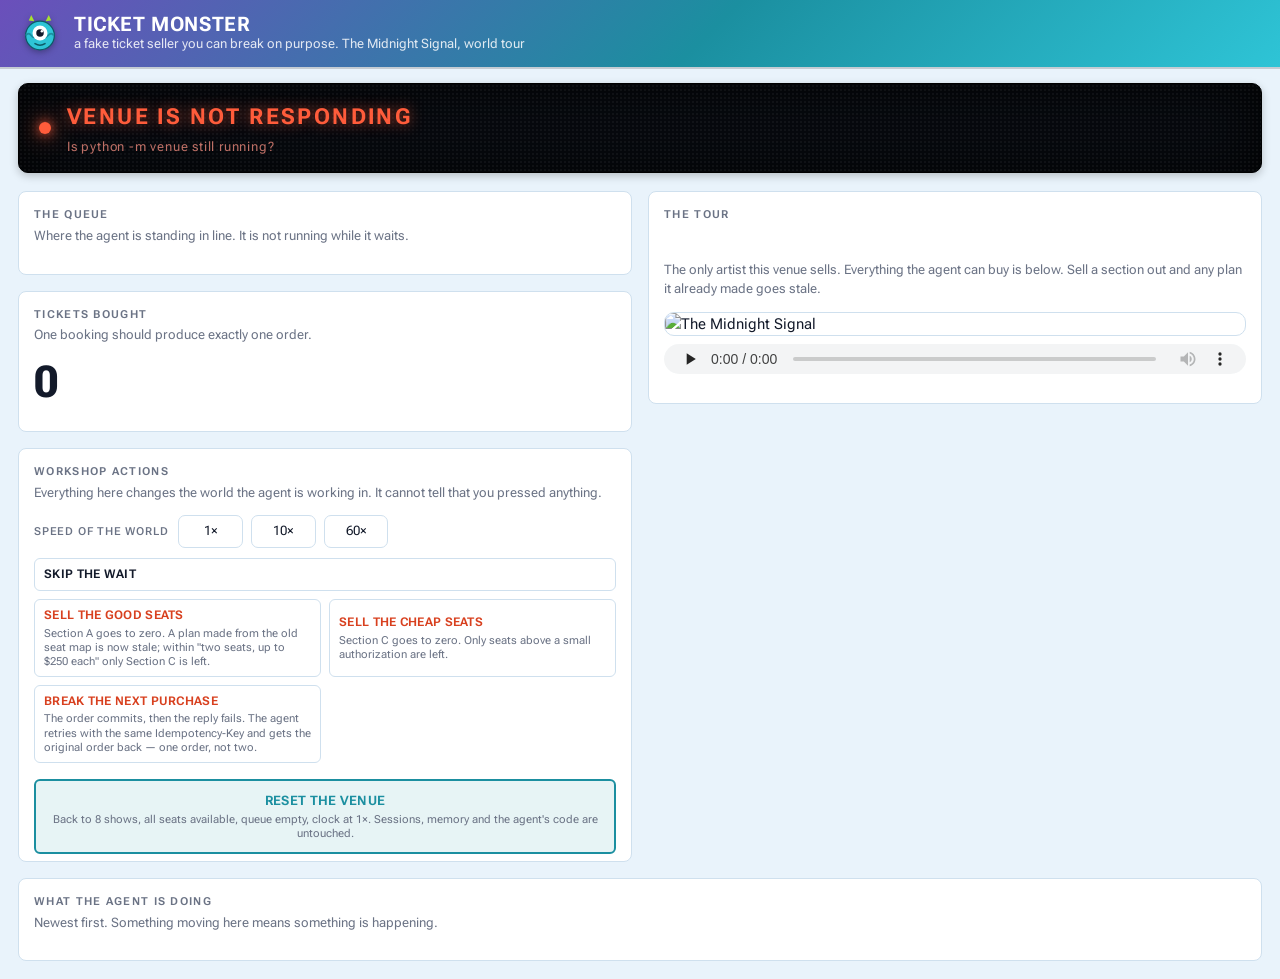
==== venue/static/panel.html @ 0bc2335f "Rewrite the lab as six chapters around one continuous task Me and Sam, two Amsterdam tickets, weeken" ====
<!doctype html>
<html lang="en">
<head>
<meta charset="utf-8">
<meta name="viewport" content="width=device-width, initial-scale=1">
<title>Ticket Monster</title>
<link rel="preconnect" href="https://fonts.googleapis.com">
<link rel="preconnect" href="https://fonts.gstatic.com" crossorigin>
<link href="https://fonts.googleapis.com/css2?family=Roboto+Flex:opsz,wght@8..144,300..800&display=swap" rel="stylesheet">
<style>
  :root {
    --bg:#e9f3fb; --card:#ffffff; --line:#cfe0ee; --text:#131a2a; --dim:#6b7385;
    --blue:#1b8fa0; --green:#5f9e12; --amber:#c2610f; --red:#d8401f;
    --fur:#2ec4d6; --grape:#6b4fbb; --slime:#a6e22e;
  }
  @media (prefers-color-scheme: dark) {
    :root {
      --bg:#151a26; --card:#1c2333; --line:#28304a; --text:#eef2f7; --dim:#94a0bb;
      --blue:#2ec4d6; --green:#a6e22e; --amber:#f2622e; --red:#ff6b52;
    }
  }
  * { box-sizing:border-box; }
  body {
    margin:0; padding:18px; background:var(--bg); color:var(--text);
    font:15px/1.5 "Google Sans Flex","Roboto Flex",-apple-system,BlinkMacSystemFont,"Segoe UI",Roboto,sans-serif;
  }

  /* ---------- header ---------- */
  header {
    display:flex; align-items:center; gap:14px; flex-wrap:wrap; margin:-18px -18px 16px;
    padding:13px 20px; color:#fff;
    background:linear-gradient(135deg,var(--grape) 0%,#1b8fa0 55%,var(--fur) 100%);
    box-shadow:0 2px 0 rgba(0,0,0,.16);
  }
  header .logo { width:40px; height:40px; flex:none; filter:drop-shadow(0 2px 3px rgba(0,0,0,.3)); }
  h1 { font-size:20px; margin:0; letter-spacing:.6px; line-height:1.1; }
  header .what { color:rgba(255,255,255,.85); font-size:12.5px; }

  /* An LED ticker. Dot-matrix on near-black, the way a board above the doors
     looks: the panel behind the lamps is always visible, the lit ones just sit
     brighter on top of it. */
  #status {
    --led:#3ff08a;
    position:relative; overflow:hidden;
    display:flex; align-items:center; gap:16px;
    background:#070a0f; border:1px solid #000; border-radius:10px;
    padding:16px 20px; margin-bottom:18px;
    box-shadow:inset 0 0 60px rgba(0,0,0,.85), 0 3px 8px rgba(0,0,0,.22);
  }
  #status::before {                      /* the unlit lamps */
    content:""; position:absolute; inset:0; pointer-events:none; opacity:.5;
    background-image:radial-gradient(circle, rgba(255,255,255,.09) 1px, transparent 1px);
    background-size:4px 4px;
  }
  #status .dot {
    width:12px; height:12px; border-radius:50%; flex:none; z-index:1;
    background:var(--led); box-shadow:0 0 12px var(--led), 0 0 26px var(--led);
  }
  #status .txt { z-index:1; }
  #status .line {
    font-family:"Google Sans Flex","Roboto Flex",system-ui,sans-serif;
    font-size:22px; font-weight:700; font-stretch:105%; letter-spacing:2.4px;
    text-transform:uppercase; color:var(--led);
    text-shadow:0 0 14px color-mix(in srgb,var(--led) 65%,transparent);
  }
  #status .sub {
    font-family:"Google Sans Flex","Roboto Flex",system-ui,sans-serif;
    font-size:13px; letter-spacing:.8px; margin-top:4px;
    color:color-mix(in srgb,var(--led) 50%,#7d8391);
  }
  #status.busy  { --led:#5ce8b0; } #status.busy  .dot { animation:pulse 1.4s infinite; }
  #status.ready { --led:#7dff5c; }
  #status.bad   { --led:#ff5c3b; } #status.bad   .dot { animation:pulse 1s infinite; }
  #status.armed { --led:#ffc03a; } #status.armed .dot { animation:pulse 1s infinite; }
  @keyframes pulse { 50% { opacity:.35; } }

  /* ---------- layout ---------- */
  .cols { display:grid; grid-template-columns:1fr 1fr; gap:16px; align-items:start; }
  @media (max-width:980px) { .cols { grid-template-columns:1fr; } }
  .stack { display:flex; flex-direction:column; gap:16px; min-width:0; }

  section { background:var(--card); border:1px solid var(--line); border-radius:8px; padding:15px; }
  h2 {
    font-size:11px; text-transform:uppercase; letter-spacing:1.3px; color:var(--dim);
    margin:0 0 3px; font-weight:700;
  }
  h2 .act { color:var(--blue); }
  .blurb { color:var(--dim); font-size:12.5px; margin:0 0 13px; }

  /* ---------- buttons ---------- */
  .btn {
    display:block; width:100%; text-align:left; cursor:pointer; font:inherit;
    background:transparent; color:var(--text);
    border:1px solid var(--line); border-radius:6px; padding:7px 9px;
    margin-bottom:0; transition:.12s;
  }
  .btn:hover { border-color:var(--blue); background:color-mix(in srgb, var(--blue) 10%, transparent); }
  .btn b { display:block; font-size:11.5px; letter-spacing:.3px; }
  .btn span { display:block; color:var(--dim); font-size:10.5px; margin-top:2px; font-weight:400; line-height:1.35; }
  .btn.danger:hover { border-color:var(--red); background:color-mix(in srgb, var(--red) 10%, transparent); }
  .btn.danger b { color:var(--red); }

  /* ---------- the control strip, under the timetable ---------- */
  /* Lives inside the left column, so the grid gives it its width and the
     stack's gap gives it its spacing. Sitting below the grid instead left a
     tall gap under "Tickets bought" whenever the tour column was longer. */
  .ctl-grid > .btn { min-width:0; }
  .ctl-grid {
    display:grid; grid-template-columns:repeat(auto-fit, minmax(190px, 1fr)); gap:8px;
    align-items:stretch;
  }
  .ctl-grid > .btn { height:100%; }
  /* the clock and SKIP THE WAIT share one row: both change how fast time moves */
  .ctl-clock { display:flex; align-items:center; gap:10px; margin-bottom:8px; flex-wrap:wrap; }
  .ctl-clock > label {
    color:var(--dim); font-size:11px; text-transform:uppercase; letter-spacing:.8px;
    font-weight:600; flex:none;
  }
  .ctl-clock .clock { flex:0 1 210px; }
  .ctl-clock .btn { flex:1 1 220px; width:auto; }

  /* RESET is not one of the experiments. It ends them, so it gets its own
     colour and the full width of the panel, under everything else. */
  .btn.reset {
    grid-column:1 / -1; margin-top:8px; text-align:center;
    border-color:var(--blue); border-width:2px;
    background:color-mix(in srgb, var(--blue) 10%, transparent);
  }
  .btn.reset b { color:var(--blue); font-size:12.5px; }
  .btn.reset:hover {
    border-color:var(--blue);
    background:color-mix(in srgb, var(--blue) 22%, transparent);
  }

  .clock { display:flex; gap:8px; }
  .clock button {
    flex:1; font:inherit; font-size:12.5px; cursor:pointer; padding:6px 0;
    background:transparent; color:var(--text); border:1px solid var(--line); border-radius:7px;
  }
  .clock button:hover { border-color:var(--blue); }
  .clock button.on { background:var(--blue); border-color:var(--blue); color:#fff; font-weight:700; }

  /* ---------- readouts ---------- */
  .huge { font-size:44px; font-weight:700; line-height:1.1; }
  .huge.bad { color:var(--red); animation:pulse 1s infinite; }
  .huge.ok  { color:var(--green); }
  .verdict { font-size:13px; margin-top:2px; }

  .bar { height:9px; background:var(--bg); border:1px solid var(--line); border-radius:5px; overflow:hidden; margin:9px 0 5px; }
  .bar > i { display:block; height:100%; background:var(--blue); transition:width .4s; }

  .poster {
    display:block; width:100%; height:auto; border-radius:10px;
    margin:0 0 8px; border:1px solid var(--line);
  }
  /* Deliberately small. It is a bit of atmosphere under the poster, not a
     feature, and it must not compete with the timetable underneath it. */
  .tune {
    display:block; width:100%; height:30px; margin:0 0 14px;
    filter:saturate(.7); opacity:.85;
  }
  .tune:hover { opacity:1; }

  table { width:100%; border-collapse:collapse; font-size:13.5px; }
  th { text-align:left; color:var(--dim); font-weight:600; font-size:11px;
       text-transform:uppercase; letter-spacing:.8px; padding-bottom:6px; }
  td { padding:4px 0; border-top:1px solid var(--line); }
  td.n, th.n { text-align:right; }
  .gone { color:var(--red); font-weight:700; }

  .feed { max-height:230px; overflow-y:auto; font-size:13px; }
  .feed div { padding:4px 0; border-bottom:1px solid var(--line); display:flex; gap:10px; }
  .feed time { color:var(--dim); flex:none; }
  .k-purchase { color:var(--green); } .k-error { color:var(--red); }
  .k-admin { color:var(--amber); }    .k-webhook { color:var(--blue); }
  .empty { color:var(--dim); font-size:13px; }
</style>
</head>
<body>

<header>
  <svg class="logo" viewBox="0 0 64 64" aria-hidden="true">
    <path d="M14 12 L18 3 L23 13 Z M50 12 L46 3 L41 13 Z" fill="#a6e22e"/>
    <circle cx="32" cy="36" r="23" fill="#2ec4d6" stroke="#0d5a66" stroke-width="2"/>
    <path d="M9 36q5-6 9 0t9 0 9 0 9 0 9 0" fill="none" stroke="#1b8fa0" stroke-width="2.5"/>
    <circle cx="32" cy="32" r="12" fill="#fff"/>
    <circle cx="32" cy="32" r="6" fill="#131a2a"/>
    <circle cx="35" cy="29" r="2" fill="#fff"/>
    <path d="M24 49q8 5 16 0" fill="none" stroke="#0d5a66" stroke-width="2.5" stroke-linecap="round"/>
  </svg>
  <div>
    <h1>TICKET MONSTER</h1>
    <div class="what">a fake ticket seller you can break on purpose. The Midnight Signal, world tour</div>
  </div>
</header>

<div id="status">
  <div class="dot"></div>
  <div class="txt">
    <div class="line" id="status-line">connecting&hellip;</div>
    <div class="sub"  id="status-sub"></div>
  </div>
</div>

<div class="cols">

  <!-- ============ LEFT: what is happening ============ -->
  <div class="stack">

    <section>
      <h2>The queue</h2>
      <p class="blurb">Where the agent is standing in line. It is not running while it waits.</p>
      <div id="queue"></div>
    </section>

    <section>
      <h2>Tickets bought</h2>
      <p class="blurb">One booking should produce exactly one order.</p>
      <div class="huge" id="orders-n">0</div>
      <div class="verdict" id="orders-verdict"></div>
      <div id="orders-list" style="margin-top:10px"></div>
    </section>

      <section class="controls">
      <h2>Workshop actions</h2>
      <p class="blurb">Everything here changes the world the agent is working in. It cannot tell that you pressed anything.</p>

      <div class="ctl-clock">
        <label>Speed of the world</label>
        <div class="clock" id="clock">
          <button data-mult="1">1&times;</button>
          <button data-mult="10">10&times;</button>
          <button data-mult="60">60&times;</button>
        </div>
        <button class="btn" onclick="hit('admin/advance-queue')">
          <b>SKIP THE WAIT</b>
        </button>
      </div>

      <div class="ctl-grid">
        <button class="btn danger" onclick="sellout()">
          <b>SELL THE GOOD SEATS</b>
          <span>Section A goes to zero. A plan made from the old seat map is now stale; within "two seats, up to $250 each" only Section C is left.</span>
        </button>
        <button class="btn danger" onclick="sellout('C')">
          <b>SELL THE CHEAP SEATS</b>
          <span>Section C goes to zero. Only seats above a small authorization are left.</span>
        </button>
        <button class="btn danger" onclick="hit('admin/hang-once')">
          <b>BREAK THE NEXT PURCHASE</b>
          <span>The order commits, then the reply fails. The agent retries with the same Idempotency-Key and gets the original order back — one order, not two.</span>
        </button>
        <button class="btn reset" onclick="hit('admin/reset')">
          <b>RESET THE VENUE</b>
          <span>Back to 8 shows, all seats available, queue empty, clock at 1&times;. Sessions, memory and the agent's code are untouched.</span>
        </button>
      </div>
      </section>

  </div>

  <!-- ============ RIGHT: what is for sale ============ -->
  <div class="stack">

    <section>
      <h2>The tour</h2>
      <div id="artist" style="font-size:21px;font-weight:700;letter-spacing:.3px;
           margin:2px 0 3px">&nbsp;</div>
      <p class="blurb">The only artist this venue sells. Everything the agent can
        buy is below. Sell a section out and any plan it already made goes stale.</p>
      <img class="poster" src="themidnightsignal.png" alt="The Midnight Signal">
      <audio class="tune" controls preload="none" src="midnight_breach.mp3">
        Your browser cannot play this.
      </audio>
      <table id="inventory"></table>
    </section>

  </div>
</div>

<section style="margin-top:16px">
  <h2>What the agent is doing</h2>
  <p class="blurb">Newest first. Something moving here means something is happening.</p>
  <div class="feed" id="feed"></div>
</section>

<script>
const $ = id => document.getElementById(id);
const QUEUE_START = 14203;
let S = {};

async function hit(path, body) {
  await fetch(path, {method:'POST', headers:{'Content-Type':'application/json'},
                     body: JSON.stringify(body || {})});
  refresh();
}
function sellout(section) {
  // Every Amsterdam show, both days. Picking one row out of the listing broke
  // the moment the listing was reordered.
  hit('admin/sellout', {city: 'Amsterdam', section: section || 'A'});
}
document.querySelectorAll('#clock button').forEach(b => {
  b.onclick = () => hit('admin/clock', {multiplier: +b.dataset.mult});
});

const n = x => x.toLocaleString();

/* ---- the one-line answer to "what is going on right now" ---- */
function setStatus(s) {
  const waiting = (s.queue || []).filter(t => !t.ready);
  const atFront = (s.queue || []).filter(t =>  t.ready);
  let cls = '', line = 'Nothing happening yet', sub = 'Go talk to the agent — adk web or the MonsterTix page';

  // "Rigged" is a flag on top of whatever is happening, never a state of its
  // own. Ranking it above the queue is how you end up telling someone to ask
  // the agent to buy while their agent is 13,000th in line and cannot.
  const rigged = s.hang_armed ? ' The next purchase is rigged to fail.' : '';

  if (s.order_count > 1) {
    cls = 'bad';
    line = `Bought ${s.order_count} times`;
    sub  = 'A retry bought a second time — it did not send the same Idempotency-Key. One order is the goal.';
  } else if (waiting.length) {
    const t = waiting[0];
    cls = s.hang_armed ? 'armed' : 'busy';
    line = `Agent is waiting in line, #${n(t.position)}`;
    sub  = `${Math.round(t.real_seconds_remaining)}s left at ${t.clock_multiplier}×. `
         + 'Safe to kill the agent. It will still be here. '
         + 'SKIP THE WAIT sends it to the front.' + rigged;
  } else if (atFront.length) {
    cls = s.hang_armed ? 'armed' : 'ready';
    line = 'Agent is at the front of the queue';
    sub  = 'It can buy now. Go and ask it to.' + rigged;
  } else if (s.hang_armed) {
    cls = 'armed';
    line = 'Next purchase is rigged to fail';
    sub  = 'It will commit, then report an error. A retry with the same key gets the original order.';
  } else if (s.order_count === 1) {
    cls = 'ready';
    line = 'One order, exactly as intended';
    sub  = (s.orders[0] ? `${s.orders[0].seats}× section ${s.orders[0].section} · ${s.orders[0].total}` : '');
  }
  $('status').className = cls;
  $('status-line').textContent = line;
  $('status-sub').textContent  = sub;
}

function renderQueue(q) {
  if (!q.length) return '<div class="empty">Nobody is in line. Ask the agent to buy tickets.</div>';
  return q.map(t => {
    const pct = 100 * (1 - t.position / QUEUE_START);
    return `<div style="margin-bottom:12px">
      <div style="display:flex;justify-content:space-between;align-items:baseline">
        <span style="font-size:22px;font-weight:700">
          ${t.ready ? '<span style="color:var(--green)">AT THE FRONT</span>' : '#' + n(t.position)}
        </span>
        <span style="color:var(--dim);font-size:12.5px">${t.ticket}</span>
      </div>
      <div class="bar"><i style="width:${pct.toFixed(1)}%"></i></div>
      <div style="color:var(--dim);font-size:12.5px">
        ${t.ready ? 'it can buy now'
                  : `~${Math.round(t.real_seconds_remaining)}s left  ·  ${n(Math.round(t.venue_seconds_remaining/60))} min of venue time`}
      </div>
    </div>`;
  }).join('');
}

function renderOrders(s) {
  const el = $('orders-n');
  el.textContent = s.order_count;
  el.className = 'huge' + (s.order_count > 1 ? ' bad' : (s.order_count === 1 ? ' ok' : ''));
  $('orders-verdict').innerHTML =
      s.order_count === 0 ? '<span style="color:var(--dim)">nothing bought yet</span>'
    : s.order_count === 1 ? '<span style="color:var(--green)">correct, one booking and one order</span>'
    : '<span style="color:var(--red)">too many, the same tickets were bought more than once</span>';

  $('orders-list').innerHTML = s.orders.length
    ? s.orders.map(o => `<div style="display:flex;justify-content:space-between;color:var(--dim);font-size:13px">
         <span>${o.id}</span><span>${o.seats}× ${o.section} · ${o.total}</span></div>`).join('')
    : '';
}

function renderInventory(inv) {
  const byEvent = {};
  inv.forEach(r => (byEvent[r.event_id] ||= []).push(r));
  const head = '<tr><th>city</th><th>when</th>' +
    '<th class="n">A · lower<br><span style="font-weight:400">$210</span></th>' +
    '<th class="n">B · upper<br><span style="font-weight:400">$145</span></th>' +
    '<th class="n">C · GA<br><span style="font-weight:400">$95</span></th></tr>';
  const body = Object.entries(byEvent).map(([eid, secs]) => {
    const m = secs[0];
    const cell = letter => {
      const s = secs.find(x => x.section === letter);
      if (!s) return '<td class="n">-</td>';
      return `<td class="n${s.available === 0 ? ' gone' : ''}">${
        s.available === 0 ? 'SOLD OUT' : n(s.available)}</td>`;
    };
    // Weeknights are the ones Sam bails on, so make them visibly different.
    const weeknight = !['Saturday', 'Sunday', 'Friday'].includes(m.weekday);
    const when = `${m.weekday.slice(0,3)} ${m.date.slice(8)} ${
      ['','Jan','Feb','Mar','Apr','May','Jun','Jul','Aug','Sep','Oct','Nov','Dec'][+m.date.slice(5,7)]}`;
    return `<tr title="${eid} · ${m.venue}">
      <td>${m.city}</td>
      <td style="color:${weeknight ? 'var(--amber)' : 'var(--dim)'}">${when}${
        weeknight ? ' ·weeknight' : ''}</td>
      ${cell('A')}${cell('B')}${cell('C')}</tr>`;
  }).join('');
  return head + body;
}

function renderFeed(events) {
  if (!events.length) return '<div class="empty">Nothing yet.</div>';
  return events.map(e => {
    const t = new Date(e.ts * 1000).toLocaleTimeString();
    return `<div><time>${t}</time><span class="k-${e.kind}">${e.message}</span></div>`;
  }).join('');
}

async function refresh() {
  try { S = await (await fetch('admin/state')).json(); }
  catch { $('status-line').textContent = 'Venue is not responding';
          $('status-sub').textContent = 'Is python -m venue still running?';
          $('status').className = 'bad'; return; }

  document.querySelectorAll('#clock button')
    .forEach(b => b.classList.toggle('on', +b.dataset.mult === S.clock_multiplier));

  setStatus(S);
  $('queue').innerHTML     = renderQueue(S.queue);
  renderOrders(S);
  $('inventory').innerHTML = renderInventory(S.inventory);
  if (S.artist) $('artist').textContent = S.artist;
  $('feed').innerHTML      = renderFeed(S.agent_events);
}

refresh();
setInterval(refresh, 500);
</script>
</body>
</html>
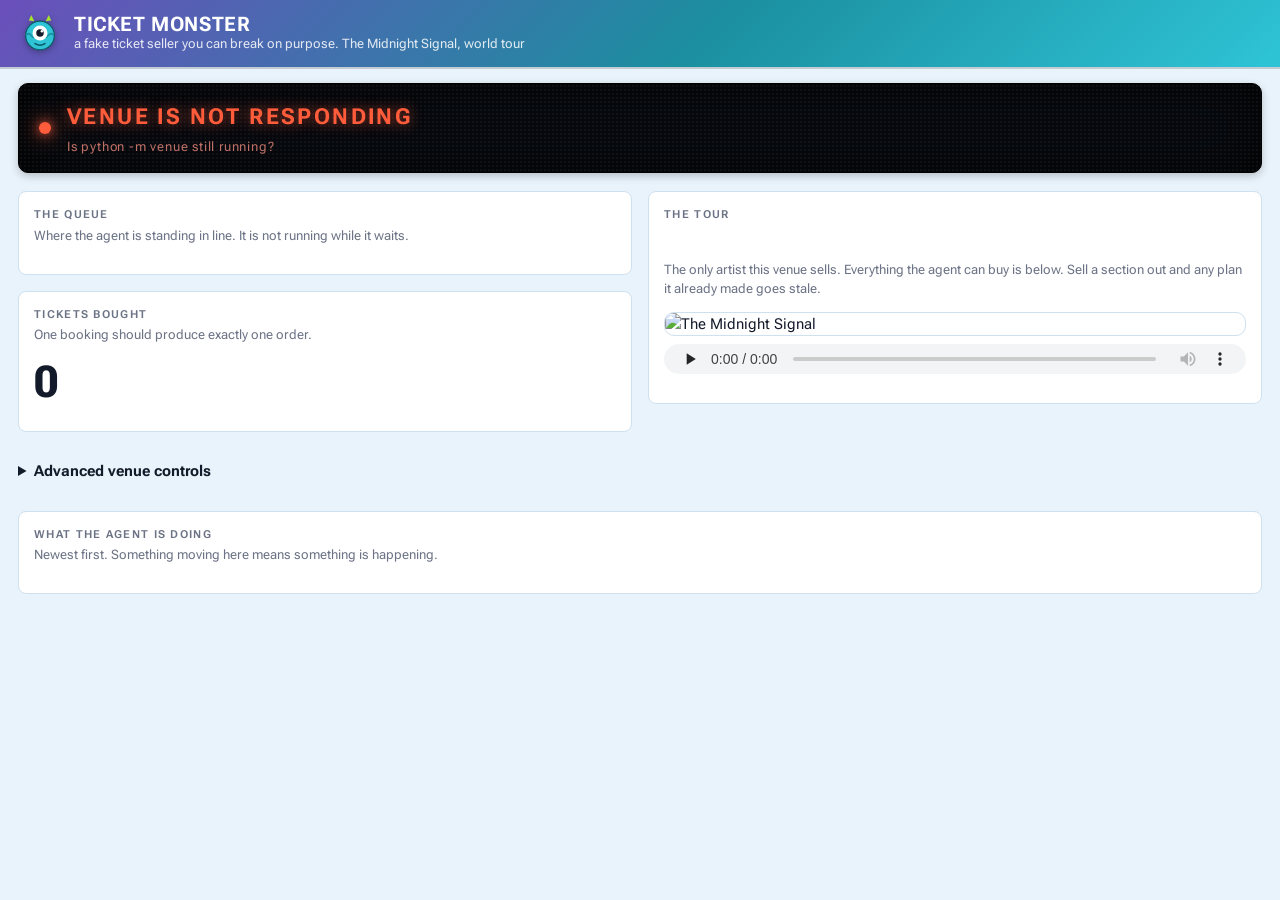
==== commit 0b52d4c8: "Simplify the lab into six guided experiments with durable evidence" ====
--- a/venue/static/panel.html
+++ b/venue/static/panel.html
@@ -221,8 +221,8 @@
       <div id="orders-list" style="margin-top:10px"></div>
     </section>
 
-      <section class="controls">
-      <h2>Workshop actions</h2>
+      <details class="controls">
+      <summary style="cursor:pointer;font-weight:700;padding:12px 0">Advanced venue controls</summary>
       <p class="blurb">Everything here changes the world the agent is working in. It cannot tell that you pressed anything.</p>
 
       <div class="ctl-clock">
@@ -255,7 +255,7 @@
           <span>Back to 8 shows, all seats available, queue empty, clock at 1&times;. Sessions, memory and the agent's code are untouched.</span>
         </button>
       </div>
-      </section>
+      </details>
 
   </div>
 
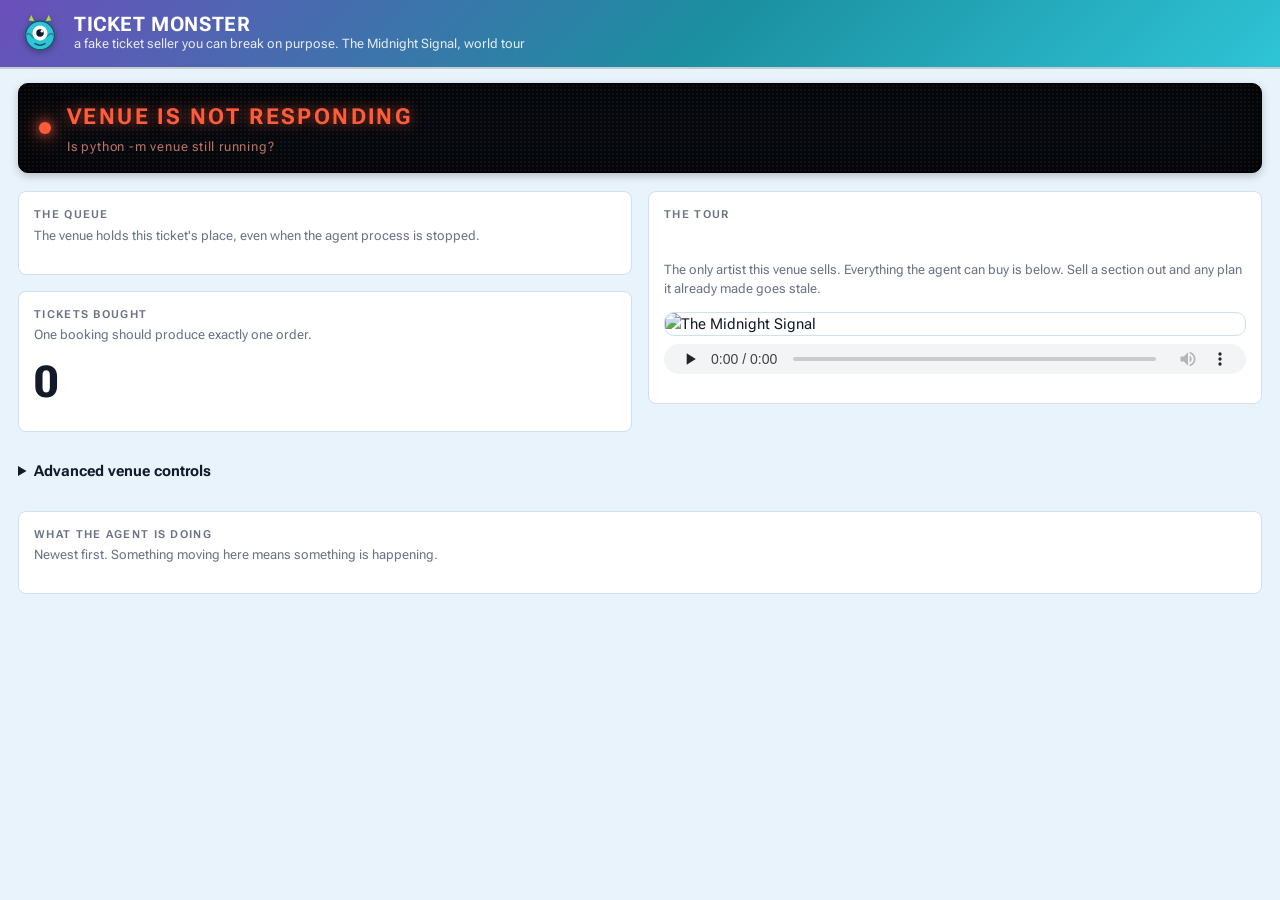
==== commit 9e7862a6: "Clarify hands-on steps and validate cloud prerequisites" ====
--- a/venue/static/panel.html
+++ b/venue/static/panel.html
@@ -209,7 +209,7 @@
 
     <section>
       <h2>The queue</h2>
-      <p class="blurb">Where the agent is standing in line. It is not running while it waits.</p>
+      <p class="blurb">The venue holds this ticket's place, even when the agent process is stopped.</p>
       <div id="queue"></div>
     </section>
 
@@ -323,14 +323,14 @@
   } else if (waiting.length) {
     const t = waiting[0];
     cls = s.hang_armed ? 'armed' : 'busy';
-    line = `Agent is waiting in line, #${n(t.position)}`;
+    line = `Your ticket is in line, #${n(t.position)}`;
     sub  = `${Math.round(t.real_seconds_remaining)}s left at ${t.clock_multiplier}×. `
-         + 'Safe to kill the agent. It will still be here. '
+         + 'The venue keeps your place even if the agent stops. '
          + 'SKIP THE WAIT sends it to the front.' + rigged;
   } else if (atFront.length) {
     cls = s.hang_armed ? 'armed' : 'ready';
-    line = 'Agent is at the front of the queue';
-    sub  = 'It can buy now. Go and ask it to.' + rigged;
+    line = 'Your ticket is at the front';
+    sub  = 'The queue wait is over. Continue with the lab instructions.' + rigged;
   } else if (s.hang_armed) {
     cls = 'armed';
     line = 'Next purchase is rigged to fail';
@@ -358,7 +358,7 @@
       </div>
       <div class="bar"><i style="width:${pct.toFixed(1)}%"></i></div>
       <div style="color:var(--dim);font-size:12.5px">
-        ${t.ready ? 'it can buy now'
+        ${t.ready ? 'queue wait finished'
                   : `~${Math.round(t.real_seconds_remaining)}s left  ·  ${n(Math.round(t.venue_seconds_remaining/60))} min of venue time`}
       </div>
     </div>`;
